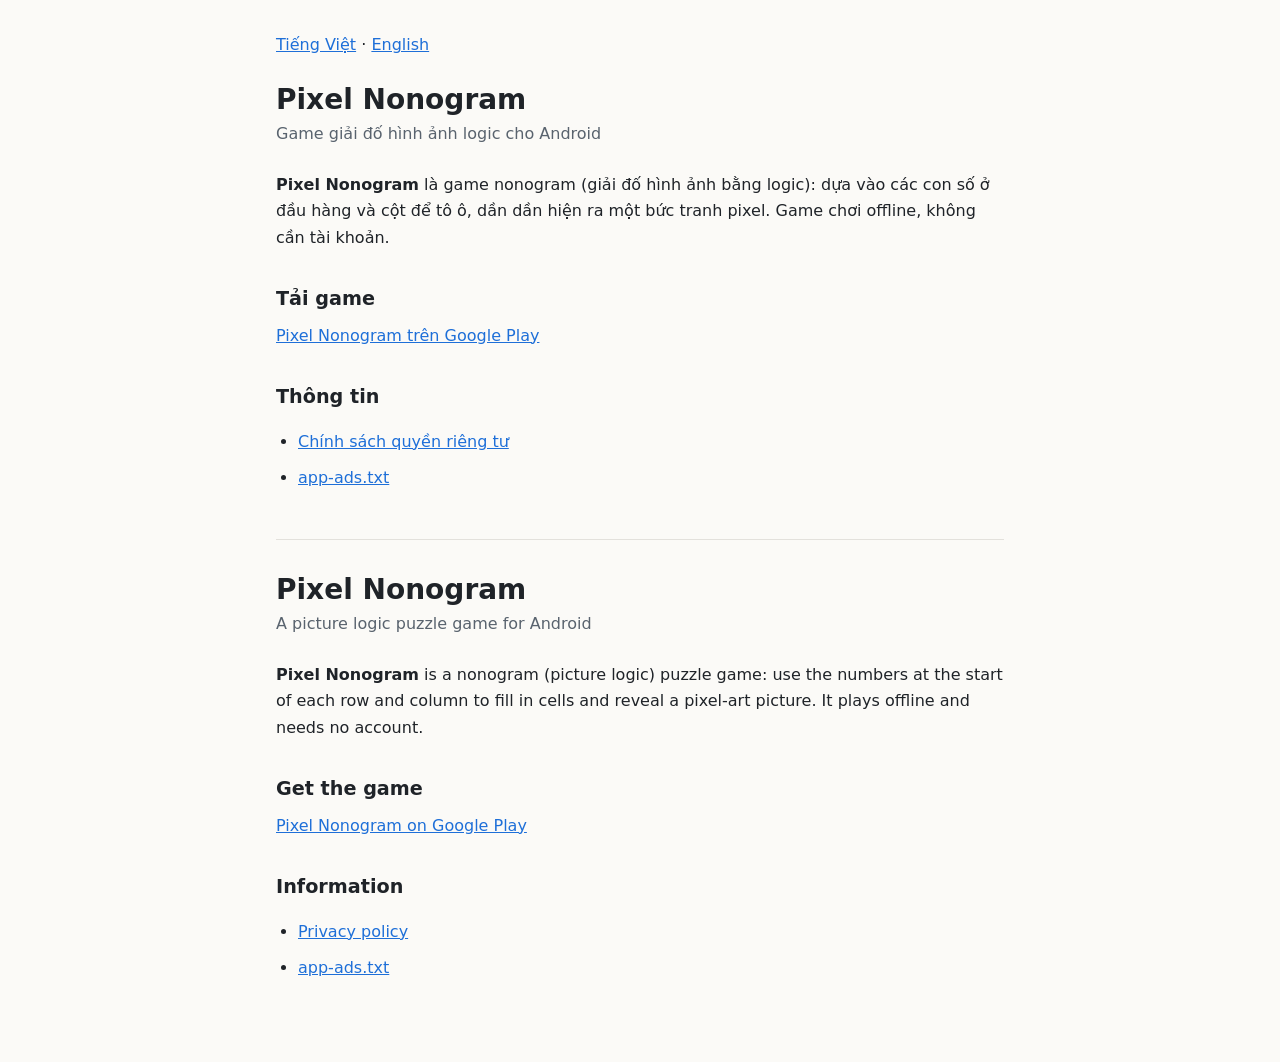
==== index.html @ ee0ba91d "Add files via upload" ====
<!doctype html>
<html lang="vi">
<head>
<meta charset="utf-8">
<meta name="viewport" content="width=device-width, initial-scale=1">
<title>Pixel Nonogram</title>
<meta name="description" content="Pixel Nonogram – game giải đố hình ảnh logic, chơi offline / An offline picture logic puzzle game.">
<style>
  :root {
    --bg: #fbfaf7;
    --fg: #1f2328;
    --muted: #59636e;
    --accent: #1e6fd8;
    --rule: #e3e1dc;
  }
  @media (prefers-color-scheme: dark) {
    :root {
      --bg: #15171a;
      --fg: #e6e6e3;
      --muted: #a0a7af;
      --accent: #7fb0f5;
      --rule: #2c3036;
    }
  }
  * { box-sizing: border-box; }
  body {
    margin: 0;
    background: var(--bg);
    color: var(--fg);
    font: 16px/1.65 system-ui, -apple-system, "Segoe UI", Roboto, sans-serif;
  }
  main { max-width: 760px; margin: 0 auto; padding: 32px 16px 64px; }
  h1 { font-size: 1.75rem; line-height: 1.25; margin: 0 0 4px; }
  h2 { font-size: 1.2rem; margin: 32px 0 8px; }
  p, li { margin: 0 0 10px; }
  ul { padding-left: 22px; }
  a { color: var(--accent); }
  .meta { color: var(--muted); margin-bottom: 24px; }
  .lang { margin: 0 0 24px; }
  section.lang-block + section.lang-block {
    border-top: 1px solid var(--rule);
    margin-top: 48px;
    padding-top: 32px;
  }
</style>
</head>
<body>
<main>
  <p class="lang"><a href="#vi">Tiếng Việt</a> · <a href="#en">English</a></p>

  <section class="lang-block" id="vi" lang="vi">
    <h1>Pixel Nonogram</h1>
    <p class="meta">Game giải đố hình ảnh logic cho Android</p>

    <p><strong>Pixel Nonogram</strong> là game nonogram (giải đố hình ảnh bằng logic): dựa vào các con số ở đầu hàng và cột để tô ô, dần dần hiện ra một bức tranh pixel. Game chơi offline, không cần tài khoản.</p>

    <h2>Tải game</h2>
    <p><a href="https://play.google.com/store/apps/details?id=com.chauvb.nonogram">Pixel Nonogram trên Google Play</a></p>

    <h2>Thông tin</h2>
    <ul>
      <li><a href="/nonogram/privacy/">Chính sách quyền riêng tư</a></li>
      <li><a href="/app-ads.txt">app-ads.txt</a></li>
    </ul>
  </section>

  <section class="lang-block" id="en" lang="en">
    <h1>Pixel Nonogram</h1>
    <p class="meta">A picture logic puzzle game for Android</p>

    <p><strong>Pixel Nonogram</strong> is a nonogram (picture logic) puzzle game: use the numbers at the start of each row and column to fill in cells and reveal a pixel-art picture. It plays offline and needs no account.</p>

    <h2>Get the game</h2>
    <p><a href="https://play.google.com/store/apps/details?id=com.chauvb.nonogram">Pixel Nonogram on Google Play</a></p>

    <h2>Information</h2>
    <ul>
      <li><a href="/nonogram/privacy/">Privacy policy</a></li>
      <li><a href="/app-ads.txt">app-ads.txt</a></li>
    </ul>
  </section>
</main>
</body>
</html>
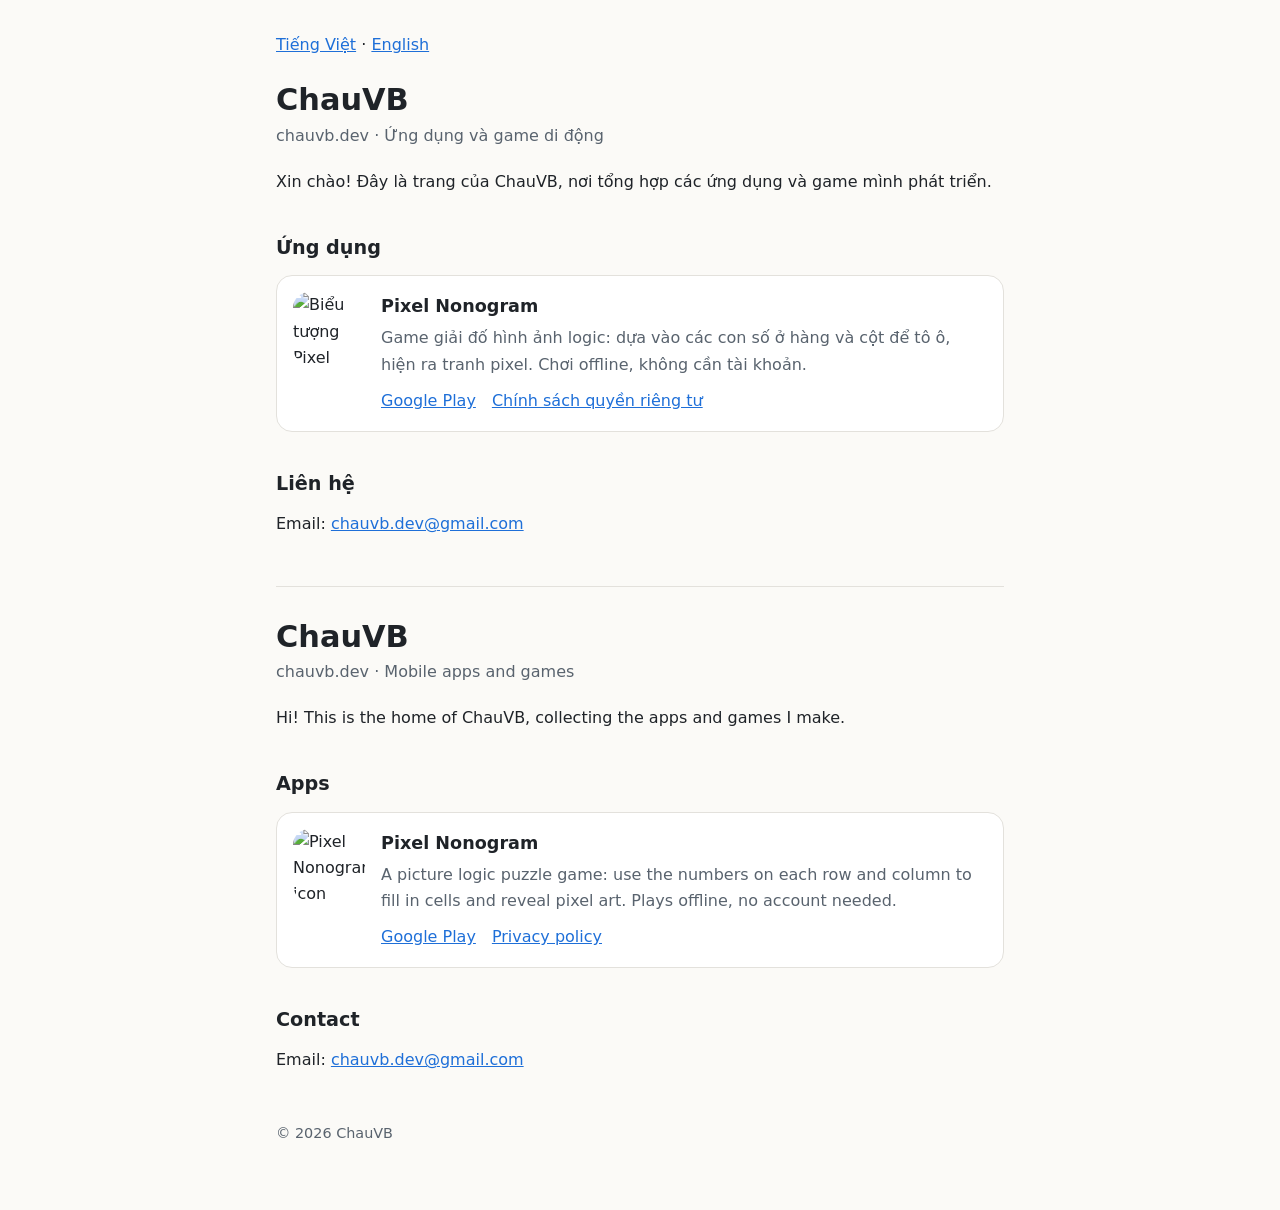
==== commit 5fb6ca12: "Add files via upload" ====
--- a/index.html
+++ b/index.html
@@ -3,8 +3,8 @@
 <head>
 <meta charset="utf-8">
 <meta name="viewport" content="width=device-width, initial-scale=1">
-<title>Pixel Nonogram</title>
-<meta name="description" content="Pixel Nonogram – game giải đố hình ảnh logic, chơi offline / An offline picture logic puzzle game.">
+<title>ChauVB – Ứng dụng &amp; game / Apps &amp; games</title>
+<meta name="description" content="ChauVB (chauvb.dev) – nhà phát triển ứng dụng và game di động / Mobile app and game developer.">
 <style>
   :root {
     --bg: #fbfaf7;
@@ -12,6 +12,7 @@
     --muted: #59636e;
     --accent: #1e6fd8;
     --rule: #e3e1dc;
+    --card: #ffffff;
   }
   @media (prefers-color-scheme: dark) {
     :root {
@@ -20,6 +21,7 @@
       --muted: #a0a7af;
       --accent: #7fb0f5;
       --rule: #2c3036;
+      --card: #1c1f23;
     }
   }
   * { box-sizing: border-box; }
@@ -30,18 +32,37 @@
     font: 16px/1.65 system-ui, -apple-system, "Segoe UI", Roboto, sans-serif;
   }
   main { max-width: 760px; margin: 0 auto; padding: 32px 16px 64px; }
-  h1 { font-size: 1.75rem; line-height: 1.25; margin: 0 0 4px; }
-  h2 { font-size: 1.2rem; margin: 32px 0 8px; }
-  p, li { margin: 0 0 10px; }
-  ul { padding-left: 22px; }
+  h1 { font-size: 1.9rem; line-height: 1.2; margin: 0 0 4px; }
+  h2 { font-size: 1.2rem; margin: 36px 0 12px; }
+  h3 { font-size: 1.1rem; margin: 0 0 4px; }
+  p { margin: 0 0 10px; }
   a { color: var(--accent); }
-  .meta { color: var(--muted); margin-bottom: 24px; }
+  .meta { color: var(--muted); margin-bottom: 20px; }
   .lang { margin: 0 0 24px; }
   section.lang-block + section.lang-block {
     border-top: 1px solid var(--rule);
     margin-top: 48px;
     padding-top: 32px;
   }
+  .apps { display: grid; gap: 16px; }
+  .app {
+    display: flex;
+    gap: 16px;
+    align-items: flex-start;
+    background: var(--card);
+    border: 1px solid var(--rule);
+    border-radius: 16px;
+    padding: 16px;
+  }
+  .app img {
+    width: 72px;
+    height: 72px;
+    border-radius: 16px;
+    flex: none;
+  }
+  .app p { color: var(--muted); }
+  .links { display: flex; flex-wrap: wrap; gap: 4px 16px; margin: 0; }
+  footer { color: var(--muted); font-size: 0.9rem; margin-top: 48px; }
 </style>
 </head>
 <body>
@@ -49,36 +70,56 @@
   <p class="lang"><a href="#vi">Tiếng Việt</a> · <a href="#en">English</a></p>
 
   <section class="lang-block" id="vi" lang="vi">
-    <h1>Pixel Nonogram</h1>
-    <p class="meta">Game giải đố hình ảnh logic cho Android</p>
+    <h1>ChauVB</h1>
+    <p class="meta">chauvb.dev · Ứng dụng và game di động</p>
+    <p>Xin chào! Đây là trang của ChauVB, nơi tổng hợp các ứng dụng và game mình phát triển.</p>
 
-    <p><strong>Pixel Nonogram</strong> là game nonogram (giải đố hình ảnh bằng logic): dựa vào các con số ở đầu hàng và cột để tô ô, dần dần hiện ra một bức tranh pixel. Game chơi offline, không cần tài khoản.</p>
+    <h2>Ứng dụng</h2>
+    <div class="apps">
+      <article class="app">
+        <img src="/images/pixel-nonogram.png" alt="Biểu tượng Pixel Nonogram">
+        <div>
+          <h3>Pixel Nonogram</h3>
+          <p>Game giải đố hình ảnh logic: dựa vào các con số ở hàng và cột để tô ô, hiện ra tranh pixel. Chơi offline, không cần tài khoản.</p>
+          <p class="links">
+            <a href="https://play.google.com/store/apps/details?id=com.chauvb.nonogram">Google Play</a>
+            <a href="/nonogram/privacy/">Chính sách quyền riêng tư</a>
+          </p>
+        </div>
+      </article>
+      <!-- Thêm app mới: sao chép khối <article class="app"> ở trên. -->
+    </div>
 
-    <h2>Tải game</h2>
-    <p><a href="https://play.google.com/store/apps/details?id=com.chauvb.nonogram">Pixel Nonogram trên Google Play</a></p>
-
-    <h2>Thông tin</h2>
-    <ul>
-      <li><a href="/nonogram/privacy/">Chính sách quyền riêng tư</a></li>
-      <li><a href="/app-ads.txt">app-ads.txt</a></li>
-    </ul>
+    <h2>Liên hệ</h2>
+    <p>Email: <a href="mailto:chauvb.dev@gmail.com">chauvb.dev@gmail.com</a></p>
   </section>
 
   <section class="lang-block" id="en" lang="en">
-    <h1>Pixel Nonogram</h1>
-    <p class="meta">A picture logic puzzle game for Android</p>
+    <h1>ChauVB</h1>
+    <p class="meta">chauvb.dev · Mobile apps and games</p>
+    <p>Hi! This is the home of ChauVB, collecting the apps and games I make.</p>
 
-    <p><strong>Pixel Nonogram</strong> is a nonogram (picture logic) puzzle game: use the numbers at the start of each row and column to fill in cells and reveal a pixel-art picture. It plays offline and needs no account.</p>
+    <h2>Apps</h2>
+    <div class="apps">
+      <article class="app">
+        <img src="/images/pixel-nonogram.png" alt="Pixel Nonogram icon">
+        <div>
+          <h3>Pixel Nonogram</h3>
+          <p>A picture logic puzzle game: use the numbers on each row and column to fill in cells and reveal pixel art. Plays offline, no account needed.</p>
+          <p class="links">
+            <a href="https://play.google.com/store/apps/details?id=com.chauvb.nonogram">Google Play</a>
+            <a href="/nonogram/privacy/">Privacy policy</a>
+          </p>
+        </div>
+      </article>
+      <!-- New app: copy the <article class="app"> block above. -->
+    </div>
 
-    <h2>Get the game</h2>
-    <p><a href="https://play.google.com/store/apps/details?id=com.chauvb.nonogram">Pixel Nonogram on Google Play</a></p>
+    <h2>Contact</h2>
+    <p>Email: <a href="mailto:chauvb.dev@gmail.com">chauvb.dev@gmail.com</a></p>
+  </section>
 
-    <h2>Information</h2>
-    <ul>
-      <li><a href="/nonogram/privacy/">Privacy policy</a></li>
-      <li><a href="/app-ads.txt">app-ads.txt</a></li>
-    </ul>
-  </section>
+  <footer>© 2026 ChauVB</footer>
 </main>
 </body>
 </html>
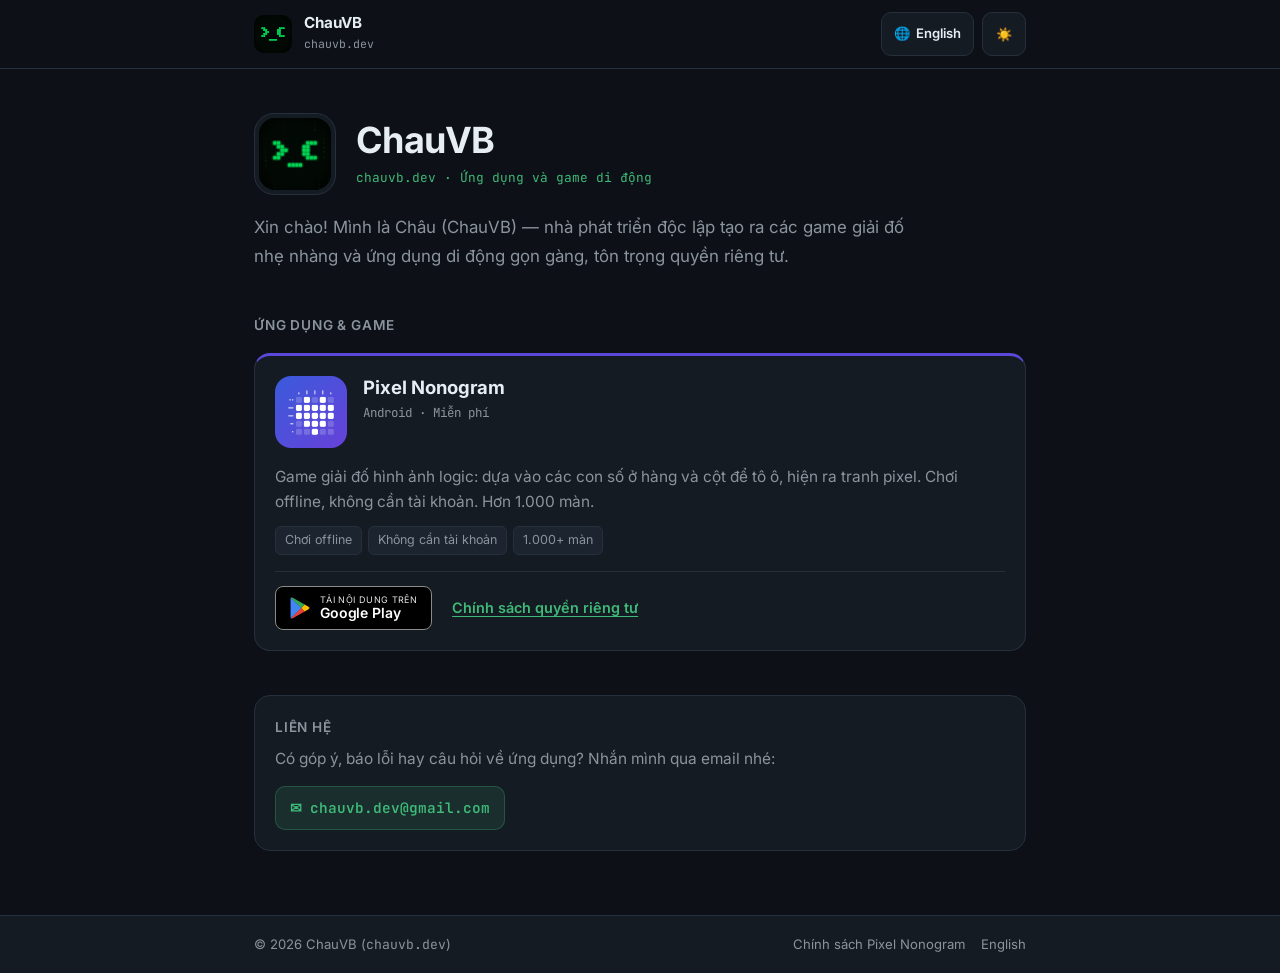
==== commit 3fa6a866: "Redesign ChauVB website (dark-default minimalist theme, /en/ i18n, templates, 404)" ====
--- a/index.html
+++ b/index.html
@@ -1,125 +1,144 @@
 <!doctype html>
 <html lang="vi">
 <head>
-<meta charset="utf-8">
-<meta name="viewport" content="width=device-width, initial-scale=1">
-<title>ChauVB – Ứng dụng &amp; game / Apps &amp; games</title>
-<meta name="description" content="ChauVB (chauvb.dev) – nhà phát triển ứng dụng và game di động / Mobile app and game developer.">
-<style>
-  :root {
-    --bg: #fbfaf7;
-    --fg: #1f2328;
-    --muted: #59636e;
-    --accent: #1e6fd8;
-    --rule: #e3e1dc;
-    --card: #ffffff;
-  }
-  @media (prefers-color-scheme: dark) {
-    :root {
-      --bg: #15171a;
-      --fg: #e6e6e3;
-      --muted: #a0a7af;
-      --accent: #7fb0f5;
-      --rule: #2c3036;
-      --card: #1c1f23;
-    }
-  }
-  * { box-sizing: border-box; }
-  body {
-    margin: 0;
-    background: var(--bg);
-    color: var(--fg);
-    font: 16px/1.65 system-ui, -apple-system, "Segoe UI", Roboto, sans-serif;
-  }
-  main { max-width: 760px; margin: 0 auto; padding: 32px 16px 64px; }
-  h1 { font-size: 1.9rem; line-height: 1.2; margin: 0 0 4px; }
-  h2 { font-size: 1.2rem; margin: 36px 0 12px; }
-  h3 { font-size: 1.1rem; margin: 0 0 4px; }
-  p { margin: 0 0 10px; }
-  a { color: var(--accent); }
-  .meta { color: var(--muted); margin-bottom: 20px; }
-  .lang { margin: 0 0 24px; }
-  section.lang-block + section.lang-block {
-    border-top: 1px solid var(--rule);
-    margin-top: 48px;
-    padding-top: 32px;
-  }
-  .apps { display: grid; gap: 16px; }
-  .app {
-    display: flex;
-    gap: 16px;
-    align-items: flex-start;
-    background: var(--card);
-    border: 1px solid var(--rule);
-    border-radius: 16px;
-    padding: 16px;
-  }
-  .app img {
-    width: 72px;
-    height: 72px;
-    border-radius: 16px;
-    flex: none;
-  }
-  .app p { color: var(--muted); }
-  .links { display: flex; flex-wrap: wrap; gap: 4px 16px; margin: 0; }
-  footer { color: var(--muted); font-size: 0.9rem; margin-top: 48px; }
-</style>
+  <meta charset="utf-8">
+  <meta name="viewport" content="width=device-width, initial-scale=1">
+  <title>ChauVB (chauvb.dev) — Ứng dụng và game di động</title>
+  <meta name="description" content="ChauVB (chauvb.dev) — nhà phát triển độc lập các ứng dụng và game di động nhẹ nhàng, tôn trọng quyền riêng tư.">
+  <meta name="theme-color" content="#0D1117">
+
+  <link rel="canonical" href="https://vubaochau-coder.github.io/">
+  <link rel="alternate" hreflang="vi" href="https://vubaochau-coder.github.io/">
+  <link rel="alternate" hreflang="en" href="https://vubaochau-coder.github.io/en/">
+  <link rel="alternate" hreflang="x-default" href="https://vubaochau-coder.github.io/">
+
+  <link rel="icon" href="/favicon.ico" sizes="any">
+  <link rel="icon" href="/favicon.svg" type="image/svg+xml">
+  <link rel="apple-touch-icon" href="/apple-touch-icon.png">
+
+  <meta property="og:type" content="website">
+  <meta property="og:site_name" content="ChauVB">
+  <meta property="og:title" content="ChauVB (chauvb.dev) — Ứng dụng và game di động">
+  <meta property="og:description" content="Trang chính thức của nhà phát triển ChauVB — tổng hợp các ứng dụng và game di động trên Google Play.">
+  <meta property="og:url" content="https://vubaochau-coder.github.io/">
+  <meta property="og:image" content="https://vubaochau-coder.github.io/images/og-image.png">
+  <meta property="og:image:width" content="1200">
+  <meta property="og:image:height" content="630">
+  <meta name="twitter:card" content="summary_large_image">
+
+  <script>try{if(localStorage.getItem('chauvb-theme')==='light')document.documentElement.setAttribute('data-theme','light')}catch(e){}</script>
+  <link rel="stylesheet" href="/assets/site.css">
 </head>
 <body>
-<main>
-  <p class="lang"><a href="#vi">Tiếng Việt</a> · <a href="#en">English</a></p>
+  <a class="skip-link" href="#main-content">Chuyển tới nội dung chính</a>
 
-  <section class="lang-block" id="vi" lang="vi">
-    <h1>ChauVB</h1>
-    <p class="meta">chauvb.dev · Ứng dụng và game di động</p>
-    <p>Xin chào! Đây là trang của ChauVB, nơi tổng hợp các ứng dụng và game mình phát triển.</p>
+  <header class="site-header">
+    <div class="container header-inner">
+      <a class="brand-link" href="/">
+        <img class="brand-logo" src="/images/chauvb-logo.svg" alt="Biểu tượng chauvb.dev" width="38" height="38">
+        <span>
+          <span class="brand-name">ChauVB</span>
+          <span class="brand-handle">chauvb.dev</span>
+        </span>
+      </a>
 
-    <h2>Ứng dụng</h2>
-    <div class="apps">
-      <article class="app">
-        <img src="/images/pixel-nonogram.png" alt="Biểu tượng Pixel Nonogram">
+      <nav class="header-actions" aria-label="Điều hướng và giao diện">
+        <a class="control-btn" href="/en/" lang="en" hreflang="en">
+          <span aria-hidden="true">🌐</span>
+          <span>English</span>
+        </a>
+        <button id="theme-toggle" class="control-btn" type="button" aria-pressed="false"
+                data-label-light="Chuyển sang giao diện sáng"
+                data-label-dark="Chuyển sang giao diện tối"
+                aria-label="Chuyển sang giao diện sáng">
+          <span data-theme-icon aria-hidden="true">☀️</span>
+        </button>
+      </nav>
+    </div>
+  </header>
+
+  <main id="main-content" class="container">
+    <section class="hero">
+      <div class="hero-top">
+        <div class="hero-avatar-wrap">
+          <img class="hero-avatar" src="/images/chauvb-logo.svg" alt="Logo nhà phát triển ChauVB" width="72" height="72">
+        </div>
         <div>
-          <h3>Pixel Nonogram</h3>
-          <p>Game giải đố hình ảnh logic: dựa vào các con số ở hàng và cột để tô ô, hiện ra tranh pixel. Chơi offline, không cần tài khoản.</p>
-          <p class="links">
-            <a href="https://play.google.com/store/apps/details?id=com.chauvb.nonogram">Google Play</a>
-            <a href="/nonogram/privacy/">Chính sách quyền riêng tư</a>
-          </p>
+          <h1>ChauVB</h1>
+          <p class="hero-tagline">chauvb.dev · Ứng dụng và game di động</p>
         </div>
-      </article>
-      <!-- Thêm app mới: sao chép khối <article class="app"> ở trên. -->
+      </div>
+      <p class="hero-intro">
+        Xin chào! Mình là Châu (ChauVB) — nhà phát triển độc lập tạo ra các game giải đố nhẹ nhàng và ứng dụng di động gọn gàng, tôn trọng quyền riêng tư.
+      </p>
+    </section>
+
+    <section class="apps-section" aria-labelledby="apps-heading">
+      <div class="section-head">
+        <h2 id="apps-heading" class="section-title">Ứng dụng &amp; Game</h2>
+      </div>
+
+      <div class="apps-grid">
+        <!-- App: Pixel Nonogram -->
+        <article class="app-card" style="--app-accent: #5B48DA;">
+          <div>
+            <div class="app-card-head">
+              <img class="app-icon" src="/images/pixel-nonogram.png" alt="Biểu tượng game Pixel Nonogram" width="72" height="72">
+              <div class="app-title-wrap">
+                <h3 class="app-name">Pixel Nonogram</h3>
+                <div class="app-meta">Android · Miễn phí</div>
+              </div>
+            </div>
+            <p class="app-desc">
+              Game giải đố hình ảnh logic: dựa vào các con số ở hàng và cột để tô ô, hiện ra tranh pixel. Chơi offline, không cần tài khoản. Hơn 1.000 màn.
+            </p>
+            <ul class="app-tags" aria-label="Điểm nổi bật">
+              <li>Chơi offline</li>
+              <li>Không cần tài khoản</li>
+              <li>1.000+ màn</li>
+            </ul>
+          </div>
+
+          <div class="app-actions">
+            <a class="play-badge" href="https://play.google.com/store/apps/details?id=com.chauvb.nonogram" target="_blank" rel="noopener noreferrer" aria-label="Tải Pixel Nonogram trên Google Play">
+              <svg width="20" height="22" viewBox="0 0 24 26" fill="none" aria-hidden="true">
+                <path d="M1.2 0.8C0.9 1.1 0.7 1.6 0.7 2.2V23.8C0.7 24.4 0.9 24.9 1.2 25.2L1.4 25.3L13.5 13.2V12.8L1.4 0.7L1.2 0.8Z" fill="#4285F4"/>
+                <path d="M17.5 17.2L13.5 13.2V12.8L17.5 8.8L17.6 8.9L22.3 11.6C23.7 12.4 23.7 13.6 22.3 14.4L17.6 17.1L17.5 17.2Z" fill="#FBBC04"/>
+                <path d="M17.6 17.1L13.5 13L1.2 25.2C1.7 25.7 2.4 25.7 3.3 25.2L17.6 17.1Z" fill="#EA4335"/>
+                <path d="M17.6 8.9L3.3 0.8C2.4 0.3 1.7 0.3 1.2 0.8L13.5 13L17.6 8.9Z" fill="#34A853"/>
+              </svg>
+              <span class="play-badge-text">
+                <span class="play-badge-sub">Tải nội dung trên</span>
+                <span class="play-badge-main">Google Play</span>
+              </span>
+            </a>
+            <a class="privacy-link" href="/nonogram/privacy/">Chính sách quyền riêng tư</a>
+          </div>
+        </article>
+        <!-- Thêm app mới: sao chép khối <article class="app-card"> ở trên, đổi --app-accent, icon, tên, mô tả và đường dẫn. -->
+      </div>
+    </section>
+
+    <section class="contact-card" aria-labelledby="contact-heading">
+      <h2 id="contact-heading" class="section-title">Liên hệ</h2>
+      <p>Có góp ý, báo lỗi hay câu hỏi về ứng dụng? Nhắn mình qua email nhé:</p>
+      <a class="email-chip" href="mailto:chauvb.dev@gmail.com">
+        <span aria-hidden="true">✉</span>
+        <span>chauvb.dev@gmail.com</span>
+      </a>
+    </section>
+  </main>
+
+  <footer class="site-footer">
+    <div class="container footer-inner">
+      <div>© 2026 ChauVB (<span class="mono">chauvb.dev</span>)</div>
+      <div class="footer-links">
+        <a href="/nonogram/privacy/">Chính sách Pixel Nonogram</a>
+        <a href="/en/" lang="en" hreflang="en">English</a>
+      </div>
     </div>
+  </footer>
 
-    <h2>Liên hệ</h2>
-    <p>Email: <a href="mailto:chauvb.dev@gmail.com">chauvb.dev@gmail.com</a></p>
-  </section>
-
-  <section class="lang-block" id="en" lang="en">
-    <h1>ChauVB</h1>
-    <p class="meta">chauvb.dev · Mobile apps and games</p>
-    <p>Hi! This is the home of ChauVB, collecting the apps and games I make.</p>
-
-    <h2>Apps</h2>
-    <div class="apps">
-      <article class="app">
-        <img src="/images/pixel-nonogram.png" alt="Pixel Nonogram icon">
-        <div>
-          <h3>Pixel Nonogram</h3>
-          <p>A picture logic puzzle game: use the numbers on each row and column to fill in cells and reveal pixel art. Plays offline, no account needed.</p>
-          <p class="links">
-            <a href="https://play.google.com/store/apps/details?id=com.chauvb.nonogram">Google Play</a>
-            <a href="/nonogram/privacy/">Privacy policy</a>
-          </p>
-        </div>
-      </article>
-      <!-- New app: copy the <article class="app"> block above. -->
-    </div>
-
-    <h2>Contact</h2>
-    <p>Email: <a href="mailto:chauvb.dev@gmail.com">chauvb.dev@gmail.com</a></p>
-  </section>
-
-  <footer>© 2026 ChauVB</footer>
-</main>
+  <script src="/assets/site.js" defer></script>
 </body>
 </html>
--- a/assets/site.css
+++ b/assets/site.css
@@ -0,0 +1,924 @@
+/* ==========================================================================
+   ChauVB (chauvb.dev) — Shared Stylesheet
+   Default theme: Dark. Light theme via [data-theme="light"].
+   Self-hosted fonts only (zero third-party requests).
+   ========================================================================== */
+
+/* --- Self-hosted Inter (Vietnamese + Latin) --- */
+@font-face {
+  font-family: 'Inter';
+  font-style: normal;
+  font-weight: 400;
+  font-display: swap;
+  src: url('/assets/fonts/inter-vietnamese-400-normal.woff2') format('woff2');
+  unicode-range: U+0102-0103,U+0110-0111,U+0128-0129,U+0168-0169,U+01A0-01A1,U+01AF-01B0,U+0300-0301,U+0303-0304,U+0308-0309,U+0323,U+0329,U+1EA0-1EF9,U+20AB;
+}
+@font-face {
+  font-family: 'Inter';
+  font-style: normal;
+  font-weight: 400;
+  font-display: swap;
+  src: url('/assets/fonts/inter-latin-400-normal.woff2') format('woff2');
+  unicode-range: U+0000-00FF,U+0131,U+0152-0153,U+02BB-02BC,U+02C6,U+02DA,U+02DC,U+0304,U+0308,U+0329,U+2000-206F,U+20AC,U+2122,U+2191,U+2193,U+2212,U+2215,U+FEFF,U+FFFD;
+}
+@font-face {
+  font-family: 'Inter';
+  font-style: normal;
+  font-weight: 600;
+  font-display: swap;
+  src: url('/assets/fonts/inter-vietnamese-600-normal.woff2') format('woff2');
+  unicode-range: U+0102-0103,U+0110-0111,U+0128-0129,U+0168-0169,U+01A0-01A1,U+01AF-01B0,U+0300-0301,U+0303-0304,U+0308-0309,U+0323,U+0329,U+1EA0-1EF9,U+20AB;
+}
+@font-face {
+  font-family: 'Inter';
+  font-style: normal;
+  font-weight: 600;
+  font-display: swap;
+  src: url('/assets/fonts/inter-latin-600-normal.woff2') format('woff2');
+  unicode-range: U+0000-00FF,U+0131,U+0152-0153,U+02BB-02BC,U+02C6,U+02DA,U+02DC,U+0304,U+0308,U+0329,U+2000-206F,U+20AC,U+2122,U+2191,U+2193,U+2212,U+2215,U+FEFF,U+FFFD;
+}
+@font-face {
+  font-family: 'Inter';
+  font-style: normal;
+  font-weight: 700;
+  font-display: swap;
+  src: url('/assets/fonts/inter-vietnamese-700-normal.woff2') format('woff2');
+  unicode-range: U+0102-0103,U+0110-0111,U+0128-0129,U+0168-0169,U+01A0-01A1,U+01AF-01B0,U+0300-0301,U+0303-0304,U+0308-0309,U+0323,U+0329,U+1EA0-1EF9,U+20AB;
+}
+@font-face {
+  font-family: 'Inter';
+  font-style: normal;
+  font-weight: 700;
+  font-display: swap;
+  src: url('/assets/fonts/inter-latin-700-normal.woff2') format('woff2');
+  unicode-range: U+0000-00FF,U+0131,U+0152-0153,U+02BB-02BC,U+02C6,U+02DA,U+02DC,U+0304,U+0308,U+0329,U+2000-206F,U+20AC,U+2122,U+2191,U+2193,U+2212,U+2215,U+FEFF,U+FFFD;
+}
+
+/* --- Self-hosted JetBrains Mono (Vietnamese + Latin) --- */
+@font-face {
+  font-family: 'JetBrains Mono';
+  font-style: normal;
+  font-weight: 400;
+  font-display: swap;
+  src: url('/assets/fonts/jetbrains-mono-vietnamese-400-normal.woff2') format('woff2');
+  unicode-range: U+0102-0103,U+0110-0111,U+0128-0129,U+0168-0169,U+01A0-01A1,U+01AF-01B0,U+0300-0301,U+0303-0304,U+0308-0309,U+0323,U+0329,U+1EA0-1EF9,U+20AB;
+}
+@font-face {
+  font-family: 'JetBrains Mono';
+  font-style: normal;
+  font-weight: 400;
+  font-display: swap;
+  src: url('/assets/fonts/jetbrains-mono-latin-400-normal.woff2') format('woff2');
+  unicode-range: U+0000-00FF,U+0131,U+0152-0153,U+02BB-02BC,U+02C6,U+02DA,U+02DC,U+0304,U+0308,U+0329,U+2000-206F,U+20AC,U+2122,U+2191,U+2193,U+2212,U+2215,U+FEFF,U+FFFD;
+}
+@font-face {
+  font-family: 'JetBrains Mono';
+  font-style: normal;
+  font-weight: 600;
+  font-display: swap;
+  src: url('/assets/fonts/jetbrains-mono-vietnamese-600-normal.woff2') format('woff2');
+  unicode-range: U+0102-0103,U+0110-0111,U+0128-0129,U+0168-0169,U+01A0-01A1,U+01AF-01B0,U+0300-0301,U+0303-0304,U+0308-0309,U+0323,U+0329,U+1EA0-1EF9,U+20AB;
+}
+@font-face {
+  font-family: 'JetBrains Mono';
+  font-style: normal;
+  font-weight: 600;
+  font-display: swap;
+  src: url('/assets/fonts/jetbrains-mono-latin-600-normal.woff2') format('woff2');
+  unicode-range: U+0000-00FF,U+0131,U+0152-0153,U+02BB-02BC,U+02C6,U+02DA,U+02DC,U+0304,U+0308,U+0329,U+2000-206F,U+20AC,U+2122,U+2191,U+2193,U+2212,U+2215,U+FEFF,U+FFFD;
+}
+
+/* --- Design Tokens (Default: Dark) --- */
+:root {
+  color-scheme: dark;
+  --font-sans: 'Inter', -apple-system, BlinkMacSystemFont, 'Segoe UI', Roboto, sans-serif;
+  --font-mono: 'JetBrains Mono', ui-monospace, SFMono-Regular, Menlo, Monaco, Consolas, monospace;
+
+  --bg: #0D1117;
+  --surface: #151B23;
+  --surface-2: #1C242F;
+  --border: #26303D;
+  --fg: #E6EDF3;
+  --muted: #8B949E;
+  --accent: #3FB978;
+  --accent-soft: rgba(63, 185, 120, 0.12);
+  --accent-border: rgba(63, 185, 120, 0.28);
+  --btn-bg: #2EA063;
+  --btn-bg-hover: #35B270;
+  --btn-fg: #FFFFFF;
+
+  /* Soft, eye-friendly 404 pixel grid */
+  --px-on: #2E8F5B;
+  --px-on-border: #3CA86D;
+  --px-off: #1B232E;
+  --px-off-border: #2A3544;
+}
+
+:root[data-theme="light"] {
+  color-scheme: light;
+  --bg: #F8FAFC;
+  --surface: #FFFFFF;
+  --surface-2: #F1F5F9;
+  --border: #E2E8F0;
+  --fg: #0F172A;
+  --muted: #475569;
+  --accent: #15803D;
+  --accent-soft: rgba(21, 128, 61, 0.08);
+  --accent-border: rgba(21, 128, 61, 0.22);
+  --btn-bg: #15803D;
+  --btn-bg-hover: #166534;
+  --btn-fg: #FFFFFF;
+
+  --px-on: #2D7A52;
+  --px-on-border: #236342;
+  --px-off: #E8EEF2;
+  --px-off-border: #D3DCE4;
+}
+
+/* --- Base Reset --- */
+*, *::before, *::after {
+  box-sizing: border-box;
+}
+
+html {
+  scroll-behavior: smooth;
+  -webkit-text-size-adjust: 100%;
+}
+
+@media (prefers-reduced-motion: reduce) {
+  html { scroll-behavior: auto; }
+}
+
+body {
+  margin: 0;
+  min-height: 100vh;
+  display: flex;
+  flex-direction: column;
+  background: var(--bg);
+  color: var(--fg);
+  font-family: var(--font-sans);
+  font-size: 16px;
+  line-height: 1.65;
+  -webkit-font-smoothing: antialiased;
+}
+
+a {
+  color: var(--accent);
+  text-underline-offset: 3px;
+}
+
+a:hover {
+  text-decoration: underline;
+}
+
+:focus-visible {
+  outline: 2px solid var(--accent);
+  outline-offset: 2px;
+  border-radius: 4px;
+}
+
+code {
+  font-family: var(--font-mono);
+  font-size: 0.9em;
+  background: var(--surface-2);
+  border: 1px solid var(--border);
+  border-radius: 5px;
+  padding: 0.1em 0.4em;
+}
+
+.mono {
+  font-family: var(--font-mono);
+}
+
+.skip-link {
+  position: absolute;
+  left: -9999px;
+  top: 0;
+  background: var(--btn-bg);
+  color: var(--btn-fg);
+  padding: 10px 16px;
+  z-index: 100;
+  text-decoration: none;
+  font-weight: 600;
+}
+
+.skip-link:focus {
+  left: 12px;
+  top: 12px;
+  border-radius: 8px;
+}
+
+/* --- Layout Container --- */
+.container {
+  width: 100%;
+  max-width: 820px;
+  margin: 0 auto;
+  padding-left: 24px;
+  padding-right: 24px;
+}
+
+@media (max-width: 560px) {
+  .container {
+    padding-left: 16px;
+    padding-right: 16px;
+  }
+}
+
+/* --- Top Header --- */
+.site-header {
+  position: sticky;
+  top: 0;
+  z-index: 20;
+  background: var(--bg);
+  border-bottom: 1px solid var(--border);
+}
+
+.header-inner {
+  display: flex;
+  align-items: center;
+  justify-content: space-between;
+  gap: 12px;
+  padding-top: 12px;
+  padding-bottom: 12px;
+}
+
+.brand-link {
+  display: inline-flex;
+  align-items: center;
+  gap: 12px;
+  text-decoration: none;
+  color: var(--fg);
+  min-height: 44px;
+}
+
+.brand-link:hover {
+  text-decoration: none;
+}
+
+.brand-logo {
+  width: 38px;
+  height: 38px;
+  border-radius: 10px;
+  display: block;
+  flex-shrink: 0;
+}
+
+.brand-name {
+  display: block;
+  font-weight: 700;
+  font-size: 0.95rem;
+  line-height: 1.1;
+  letter-spacing: -0.01em;
+}
+
+.brand-handle {
+  display: block;
+  font-family: var(--font-mono);
+  font-size: 0.72rem;
+  color: var(--muted);
+  margin-top: 3px;
+}
+
+.header-actions {
+  display: flex;
+  align-items: center;
+  gap: 8px;
+}
+
+.control-btn {
+  display: inline-flex;
+  align-items: center;
+  justify-content: center;
+  gap: 6px;
+  min-height: 44px;
+  min-width: 44px;
+  padding: 0 12px;
+  border-radius: 10px;
+  background: var(--surface);
+  border: 1px solid var(--border);
+  color: var(--fg);
+  font-family: var(--font-sans);
+  font-size: 0.82rem;
+  font-weight: 600;
+  text-decoration: none;
+  cursor: pointer;
+  transition: border-color 0.15s ease, background-color 0.15s ease;
+}
+
+.control-btn:hover {
+  border-color: var(--accent);
+  text-decoration: none;
+}
+
+/* Hide JS-only theme button when scripting is disabled */
+.no-js-hide {
+  display: inline-flex;
+}
+
+/* --- Main Content --- */
+main {
+  flex: 1;
+  padding-top: 44px;
+  padding-bottom: 64px;
+}
+
+@media (max-width: 560px) {
+  main {
+    padding-top: 28px;
+    padding-bottom: 48px;
+  }
+}
+
+/* --- Home Hero --- */
+.hero {
+  margin-bottom: 44px;
+}
+
+.hero-top {
+  display: flex;
+  flex-wrap: wrap;
+  align-items: center;
+  gap: 20px;
+  margin-bottom: 18px;
+}
+
+.hero-avatar-wrap {
+  padding: 4px;
+  border-radius: 20px;
+  background: var(--surface);
+  border: 1px solid var(--border);
+  flex-shrink: 0;
+}
+
+.hero-avatar {
+  width: 72px;
+  height: 72px;
+  border-radius: 16px;
+  display: block;
+}
+
+.hero h1 {
+  font-size: clamp(1.75rem, 4vw, 2.25rem);
+  font-weight: 700;
+  line-height: 1.15;
+  letter-spacing: -0.02em;
+  margin: 0 0 6px;
+}
+
+.hero-tagline {
+  font-family: var(--font-mono);
+  font-size: 0.8rem;
+  color: var(--accent);
+  margin: 0;
+}
+
+.hero-intro {
+  font-size: 1.05rem;
+  line-height: 1.7;
+  color: var(--muted);
+  max-width: 60ch;
+  margin: 0;
+}
+
+/* --- Section Header --- */
+.section-head {
+  display: flex;
+  align-items: center;
+  justify-content: space-between;
+  gap: 12px;
+  margin-bottom: 16px;
+}
+
+.section-title {
+  font-size: 0.85rem;
+  font-weight: 600;
+  text-transform: uppercase;
+  letter-spacing: 0.06em;
+  color: var(--muted);
+  margin: 0;
+}
+
+/* --- Apps Grid & Cards --- */
+.apps-section {
+  margin-bottom: 44px;
+}
+
+.apps-grid {
+  display: grid;
+  gap: 16px;
+  grid-template-columns: repeat(auto-fit, minmax(min(100%, 320px), 1fr));
+}
+
+.app-card {
+  --card-accent: var(--app-accent, var(--accent));
+  display: flex;
+  flex-direction: column;
+  justify-content: space-between;
+  gap: 16px;
+  min-width: 0;
+  background: var(--surface);
+  border: 1px solid var(--border);
+  border-top: 3px solid var(--card-accent);
+  border-radius: 16px;
+  padding: 20px;
+}
+
+.app-card-head {
+  display: flex;
+  align-items: flex-start;
+  gap: 16px;
+}
+
+.app-icon {
+  width: 72px;
+  height: 72px;
+  border-radius: 16px;
+  flex-shrink: 0;
+  display: block;
+}
+
+.app-title-wrap {
+  min-width: 0;
+  flex: 1;
+}
+
+.app-name {
+  font-size: 1.15rem;
+  font-weight: 700;
+  line-height: 1.3;
+  margin: 0;
+  overflow-wrap: break-word;
+}
+
+.app-meta {
+  font-family: var(--font-mono);
+  font-size: 0.78rem;
+  color: var(--muted);
+  margin-top: 4px;
+}
+
+.app-desc {
+  color: var(--muted);
+  font-size: 0.96rem;
+  line-height: 1.65;
+  margin: 16px 0 12px;
+}
+
+.app-tags {
+  display: flex;
+  flex-wrap: wrap;
+  gap: 6px;
+  list-style: none;
+  padding: 0;
+  margin: 0;
+}
+
+.app-tags li {
+  font-size: 0.78rem;
+  color: var(--muted);
+  background: var(--surface-2);
+  border: 1px solid var(--border);
+  border-radius: 6px;
+  padding: 3px 9px;
+}
+
+.app-actions {
+  display: flex;
+  flex-wrap: wrap;
+  align-items: center;
+  gap: 12px 16px;
+  padding-top: 14px;
+  border-top: 1px solid var(--border);
+}
+
+/* Google Play Official-Style Badge Button */
+.play-badge {
+  display: inline-flex;
+  align-items: center;
+  gap: 10px;
+  min-height: 44px;
+  padding: 7px 14px;
+  border-radius: 8px;
+  background: #000000;
+  color: #FFFFFF;
+  border: 1px solid #8A8A8A;
+  text-decoration: none;
+  transition: border-color 0.15s ease, transform 0.12s ease;
+}
+
+.play-badge:hover {
+  border-color: #FFFFFF;
+  text-decoration: none;
+}
+
+.play-badge-text {
+  display: flex;
+  flex-direction: column;
+  line-height: 1;
+  text-align: left;
+}
+
+.play-badge-sub {
+  font-size: 9px;
+  letter-spacing: 0.04em;
+  opacity: 0.9;
+  text-transform: uppercase;
+}
+
+.play-badge-main {
+  font-size: 14px;
+  font-weight: 600;
+  margin-top: 2px;
+  letter-spacing: -0.01em;
+}
+
+.privacy-link {
+  display: inline-flex;
+  align-items: center;
+  min-height: 44px;
+  padding: 0 4px;
+  font-size: 0.9rem;
+  font-weight: 600;
+  color: var(--accent);
+}
+
+/* --- Contact Card --- */
+.contact-card {
+  background: var(--surface);
+  border: 1px solid var(--border);
+  border-radius: 16px;
+  padding: 20px;
+}
+
+.contact-card p {
+  color: var(--muted);
+  font-size: 0.96rem;
+  margin: 8px 0 14px;
+}
+
+.email-chip {
+  display: inline-flex;
+  align-items: center;
+  gap: 8px;
+  min-height: 44px;
+  padding: 0 14px;
+  border-radius: 10px;
+  background: var(--accent-soft);
+  border: 1px solid var(--accent-border);
+  color: var(--accent);
+  font-family: var(--font-mono);
+  font-size: 0.9rem;
+  font-weight: 600;
+  text-decoration: none;
+}
+
+.email-chip:hover {
+  text-decoration: underline;
+}
+
+/* --- Privacy Policy Article --- */
+.policy-article {
+  max-width: 68ch;
+  font-size: 1rem;
+  line-height: 1.75;
+}
+
+.policy-topbar {
+  display: flex;
+  flex-wrap: wrap;
+  align-items: center;
+  justify-content: space-between;
+  gap: 10px;
+  margin-bottom: 22px;
+}
+
+.back-link {
+  display: inline-flex;
+  align-items: center;
+  min-height: 44px;
+  font-size: 0.92rem;
+  font-weight: 600;
+  text-decoration: none;
+}
+
+.back-link:hover {
+  text-decoration: underline;
+}
+
+.policy-header {
+  display: flex;
+  align-items: center;
+  gap: 14px;
+  margin-bottom: 18px;
+}
+
+.policy-app-icon {
+  width: 52px;
+  height: 52px;
+  border-radius: 12px;
+  flex-shrink: 0;
+  display: block;
+}
+
+.policy-article h1 {
+  font-size: clamp(1.35rem, 3.5vw, 1.75rem);
+  line-height: 1.25;
+  margin: 0 0 6px;
+}
+
+.policy-meta {
+  font-family: var(--font-mono);
+  font-size: 0.78rem;
+  color: var(--muted);
+  margin: 0;
+}
+
+.policy-lead {
+  --lead-accent: var(--app-accent, var(--accent));
+  background: var(--surface);
+  border: 1px solid var(--border);
+  border-left: 3px solid var(--lead-accent);
+  border-radius: 12px;
+  padding: 16px;
+  margin: 20px 0 24px;
+}
+
+.policy-toc {
+  background: var(--surface);
+  border: 1px solid var(--border);
+  border-radius: 12px;
+  padding: 16px 18px;
+  margin-bottom: 28px;
+}
+
+.policy-toc-title {
+  font-size: 0.78rem;
+  font-weight: 600;
+  text-transform: uppercase;
+  letter-spacing: 0.06em;
+  color: var(--muted);
+  margin: 0 0 10px;
+}
+
+.policy-toc ol {
+  list-style: none;
+  padding: 0;
+  margin: 0;
+  display: grid;
+  gap: 6px 18px;
+  grid-template-columns: repeat(auto-fit, minmax(min(100%, 240px), 1fr));
+  font-size: 0.92rem;
+}
+
+.policy-toc a {
+  display: block;
+  padding: 3px 0;
+  text-decoration: none;
+}
+
+.policy-toc a:hover {
+  text-decoration: underline;
+}
+
+.policy-article section {
+  margin-bottom: 28px;
+  scroll-margin-top: 84px;
+}
+
+.policy-article h2 {
+  font-size: 1.15rem;
+  line-height: 1.35;
+  margin: 0 0 10px;
+  padding-bottom: 6px;
+  border-bottom: 1px solid var(--border);
+}
+
+.policy-article p,
+.policy-article li {
+  color: var(--muted);
+  margin: 0 0 10px;
+}
+
+.policy-article strong {
+  color: var(--fg);
+}
+
+.policy-article ul {
+  padding-left: 22px;
+  margin: 8px 0 12px;
+}
+
+/* --- 404 Page --- */
+.notfound-wrap {
+  max-width: 600px;
+  margin: 0 auto;
+  text-align: center;
+  padding-top: 20px;
+}
+
+.pixel-board-card {
+  display: inline-block;
+  background: var(--surface);
+  border: 1px solid var(--border);
+  border-radius: 16px;
+  padding: 16px 18px;
+  margin-bottom: 24px;
+}
+
+.pixel-board-hint {
+  font-size: 0.78rem;
+  color: var(--muted);
+  margin: 0 0 12px;
+}
+
+.pixel-grid-404 {
+  display: inline-grid;
+  grid-template-columns: repeat(11, 22px);
+  gap: 6px;
+}
+
+@media (max-width: 420px) {
+  .pixel-grid-404 {
+    grid-template-columns: repeat(11, 18px);
+    gap: 5px;
+  }
+}
+
+.px-cell {
+  width: 22px;
+  height: 22px;
+  border-radius: 5px;
+  padding: 0;
+  background: var(--px-off);
+  border: 1px solid var(--px-off-border);
+  cursor: pointer;
+  transition: transform 0.12s ease, background-color 0.15s ease;
+}
+
+@media (max-width: 420px) {
+  .px-cell {
+    width: 18px;
+    height: 18px;
+  }
+}
+
+.px-cell[data-on="1"] {
+  background: var(--px-on);
+  border-color: var(--px-on-border);
+}
+
+.px-cell:hover {
+  transform: scale(1.07);
+}
+
+@media (prefers-reduced-motion: reduce) {
+  .px-cell:hover { transform: none; }
+}
+
+.notfound-wrap h1 {
+  font-size: clamp(1.45rem, 4vw, 1.85rem);
+  margin: 0 0 10px;
+}
+
+.notfound-wrap p {
+  color: var(--muted);
+  max-width: 48ch;
+  margin: 0 auto 12px;
+}
+
+.notfound-actions {
+  display: flex;
+  flex-wrap: wrap;
+  justify-content: center;
+  gap: 12px;
+  margin-top: 24px;
+}
+
+.btn-primary,
+.btn-secondary {
+  display: inline-flex;
+  align-items: center;
+  justify-content: center;
+  min-height: 44px;
+  padding: 0 20px;
+  border-radius: 10px;
+  font-size: 0.92rem;
+  font-weight: 600;
+  text-decoration: none;
+  transition: background-color 0.15s ease, border-color 0.15s ease;
+}
+
+.btn-primary {
+  background: var(--btn-bg);
+  color: var(--btn-fg);
+}
+
+.btn-primary:hover {
+  background: var(--btn-bg-hover);
+  text-decoration: none;
+}
+
+.btn-secondary {
+  background: var(--surface);
+  color: var(--fg);
+  border: 1px solid var(--border);
+}
+
+.btn-secondary:hover {
+  border-color: var(--accent);
+  text-decoration: none;
+}
+
+/* --- Footer --- */
+.site-footer {
+  border-top: 1px solid var(--border);
+  background: var(--surface);
+}
+
+.footer-inner {
+  display: flex;
+  flex-wrap: wrap;
+  align-items: center;
+  justify-content: space-between;
+  gap: 10px 20px;
+  padding-top: 18px;
+  padding-bottom: 18px;
+  font-size: 0.82rem;
+  color: var(--muted);
+}
+
+.footer-links {
+  display: flex;
+  flex-wrap: wrap;
+  gap: 16px;
+}
+
+.footer-links a {
+  color: var(--muted);
+  text-decoration: none;
+}
+
+.footer-links a:hover {
+  color: var(--fg);
+  text-decoration: underline;
+}
+
+/* --- Print Stylesheet (clean PDF / paper output) --- */
+@media print {
+  :root,
+  :root[data-theme="light"] {
+    --bg: #FFFFFF;
+    --surface: #FFFFFF;
+    --surface-2: #F5F5F5;
+    --border: #CCCCCC;
+    --fg: #000000;
+    --muted: #222222;
+    --accent: #000000;
+  }
+
+  body {
+    background: #FFFFFF !important;
+    color: #000000 !important;
+    font-size: 11pt;
+    line-height: 1.55;
+  }
+
+  .site-header,
+  .site-footer,
+  .policy-topbar,
+  .policy-toc,
+  .no-print {
+    display: none !important;
+  }
+
+  main {
+    padding: 0 !important;
+  }
+
+  .container,
+  .policy-article {
+    max-width: 100% !important;
+    padding: 0 !important;
+  }
+
+  .policy-lead {
+    border: 1px solid #999999;
+    border-left: 3px solid #000000;
+  }
+
+  a {
+    color: #000000 !important;
+    text-decoration: underline;
+  }
+
+  a[href^="http"]::after {
+    content: " (" attr(href) ")";
+    font-size: 9pt;
+    word-break: break-all;
+  }
+
+  h1, h2 {
+    page-break-after: avoid;
+    break-after: avoid;
+  }
+}
